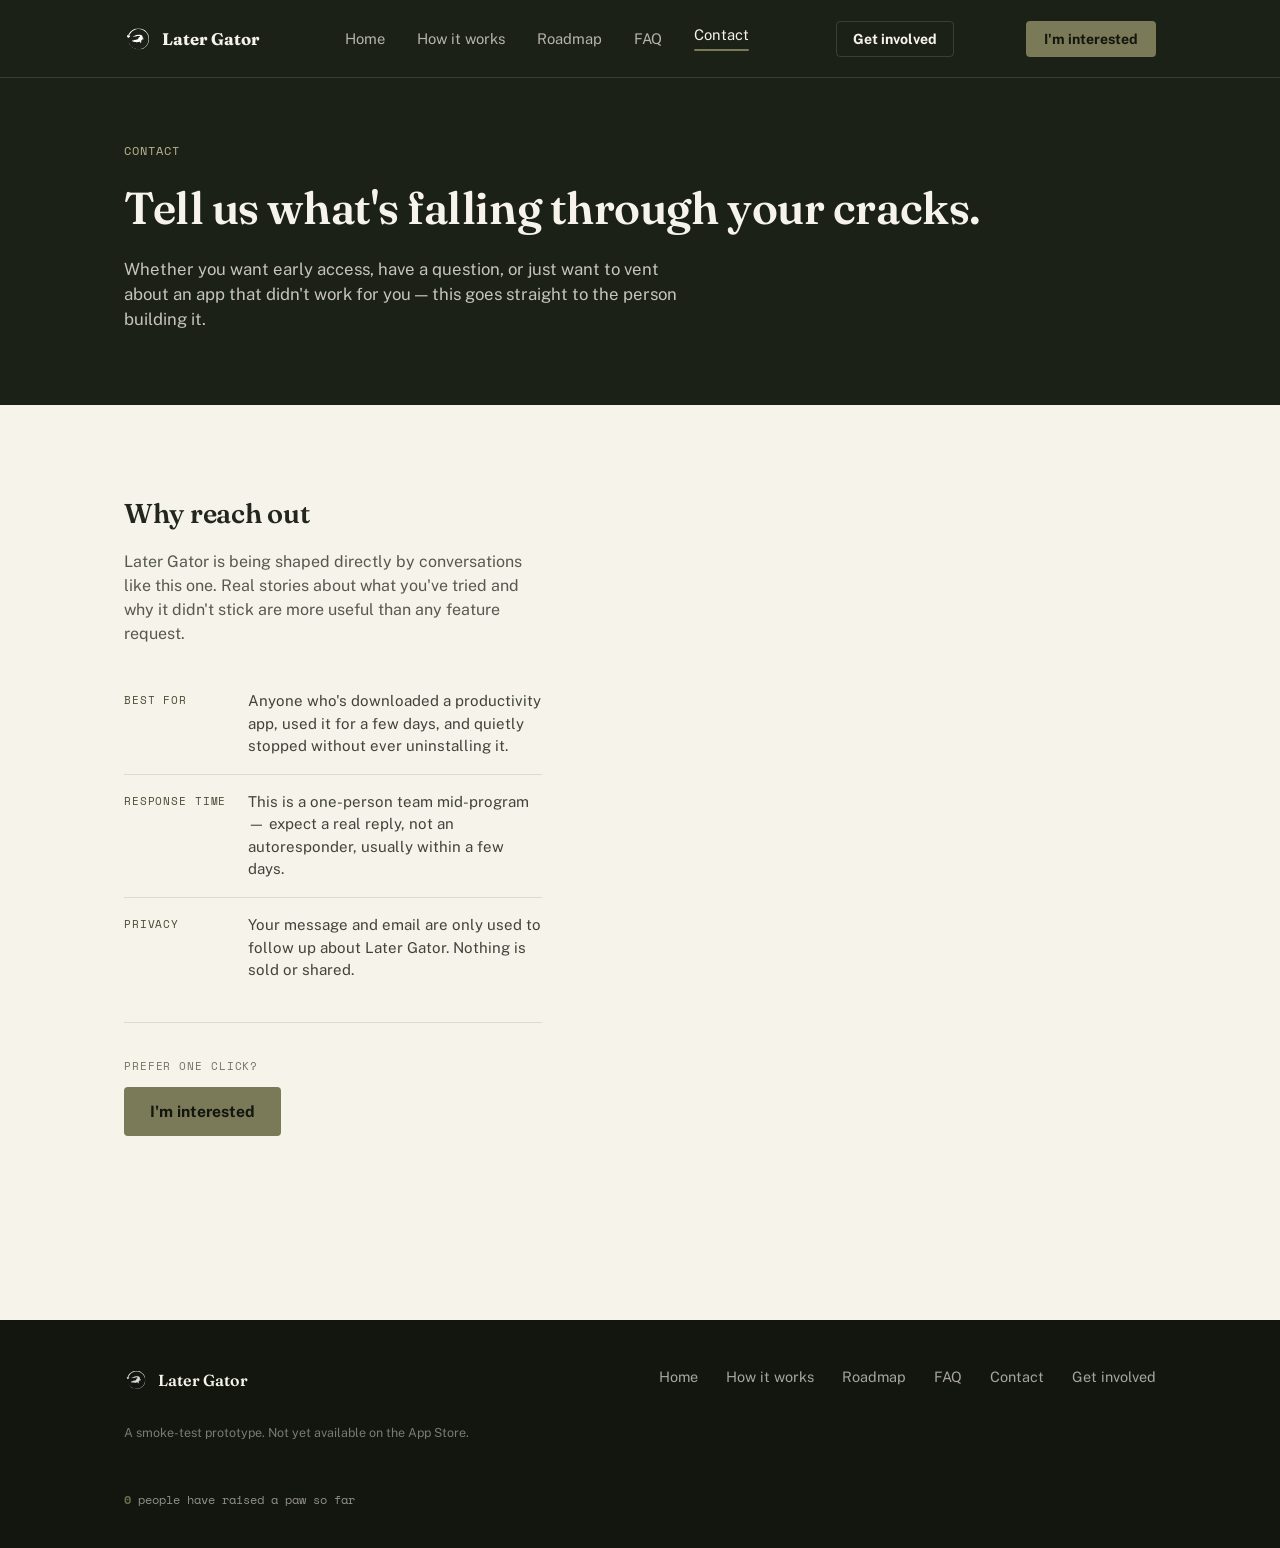
==== contact.html @ 10224285 "Dev site" ====
<!DOCTYPE html>
<html lang="en">
<head>
<meta charset="UTF-8" />
<meta name="viewport" content="width=device-width, initial-scale=1.0" />
<title>Later Gator — It won't let you forget</title>
<script src="matomo.js"></script>
<link rel="preconnect" href="https://fonts.googleapis.com">
<link rel="preconnect" href="https://fonts.gstatic.com" crossorigin>
<link href="https://fonts.googleapis.com/css2?family=Fraunces:opsz,wght@9..144,400;9..144,500;9..144,600;9..144,700&family=Public+Sans:wght@400;500;600;700&family=Space+Mono:wght@400;700&display=swap" rel="stylesheet">
<link rel="stylesheet" href="styles.css">
</head>
<body>

<nav class="topnav" aria-label="Primary navigation">
  <div class="topnav-inner">
    <button class="brand" onclick="location.href='index.html'" aria-label="Later Gator home">
      <svg viewBox="0 0 375 375" data-gator-icon="white" aria-hidden="true"></svg>
      Later Gator
    </button>
    <ul class="navlinks desktop-only">
      <li><button onclick="location.href='index.html'" data-nav="home">Home</button></li>
      <li><button onclick="location.href='how.html'" data-nav="how">How it works</button></li>
      <li><button onclick="location.href='roadmap.html'" data-nav="roadmap">Roadmap</button></li>
      <li><button onclick="location.href='faq.html'" data-nav="faq">FAQ</button></li>
      <li><button onclick="location.href='contact.html'" data-nav="contact">Contact</button></li>
    </ul>
    <button class="nav-cta-secondary" onclick="window.open('https://opnform.com/forms/42d0b6ec-af07-47de-8e13-5fca2ed67805', '_blank')">Get involved</button>
    <button class="nav-cta" onclick="openInterest('Top nav')">I'm interested</button>
    <button class="mobile-toggle" onclick="toggleMobileMenu()" aria-expanded="false" aria-controls="mobileMenu" aria-label="Toggle menu">☰</button>
  </div>
  <div class="mobile-menu" id="mobileMenu">
    <button onclick="location.href='index.html'">Home</button>
    <button onclick="location.href='how.html'">How it works</button>
    <button onclick="location.href='roadmap.html'">Roadmap</button>
    <button onclick="location.href='faq.html'">FAQ</button>
    <button onclick="location.href='contact.html'">Contact</button>
    <button onclick="window.open('https://opnform.com/forms/42d0b6ec-af07-47de-8e13-5fca2ed67805', '_blank')">Get involved</button>
  </div>
</nav>

<!-- ================= CONTACT ================= -->
<div class="page active" id="page-contact">

  <header class="page-header">
    <div class="wrap">
      <span class="mono">Contact</span>
      <h1>Tell us what's falling through your cracks.</h1>
      <p>Whether you want early access, have a question, or just want to vent about an app that didn't work for you &mdash; this goes straight to the person building it.</p>
    </div>
  </header>

  <section class="section-light">
    <div class="wrap contact-grid">
      <div class="contact-info">
        <h2>Why reach out</h2>
        <p>Later Gator is being shaped directly by conversations like this one. Real stories about what you've tried and why it didn't stick are more useful than any feature request.</p>

        <div class="contact-fact">
          <span class="mono">Best for</span>
          <p>Anyone who's downloaded a productivity app, used it for a few days, and quietly stopped without ever uninstalling it.</p>
        </div>
        <div class="contact-fact">
          <span class="mono">Response time</span>
          <p>This is a one-person team mid-program &mdash; expect a real reply, not an autoresponder, usually within a few days.</p>
        </div>
        <div class="contact-fact">
          <span class="mono">Privacy</span>
          <p>Your message and email are only used to follow up about Later Gator. Nothing is sold or shared.</p>
        </div>

        <div class="quick-interest">
          <p class="mono">Prefer one click?</p>
          <button class="btn-primary" onclick="openInterest('Contact page quick CTA')">I'm interested</button>
        </div>
      </div>

      <div>
        <iframe src="https://opnform.com/forms/2856bdff-f954-4b89-9d24-d6bd6fa3ffe8" width="100%" height="600" frameborder="0" style="border-radius:10px;" title="Later Gator contact form"></iframe>
      </div>
    </div>
  </section>

</div>


<footer>
  <div class="wrap footer-inner">
    <div>
      <div class="footer-brand">
        <svg viewBox="0 0 375 375" data-gator-icon="white" aria-hidden="true"></svg>
        Later Gator
      </div>
      <p class="footer-note">A smoke-test prototype. Not yet available on the App Store.</p>
    </div>
    <div class="footer-links">
      <button onclick="location.href='index.html'">Home</button>
      <button onclick="location.href='how.html'">How it works</button>
      <button onclick="location.href='roadmap.html'">Roadmap</button>
      <button onclick="location.href='faq.html'">FAQ</button>
      <button onclick="location.href='contact.html'">Contact</button>
      <button onclick="window.open('https://opnform.com/forms/42d0b6ec-af07-47de-8e13-5fca2ed67805', '_blank')">Get involved</button>
    </div>
    <div>
      <p class="interest-counter" id="footerCounter" aria-live="polite">Loading interest data…</p>
    </div>
  </div>
</footer>

<!-- ================= Interest Modal ================= -->
<div class="modal-overlay" id="interestModal" role="dialog" aria-modal="true" aria-labelledby="modalTitle">
  <div class="modal-box">
    <button class="modal-close" onclick="closeInterest()" aria-label="Close">×</button>
    <div id="modalForm">
      <span class="mono">Early access</span>
      <h3 id="modalTitle">Want in when it's ready?</h3>
      <p class="desc">Leave your email and we'll reach out personally &mdash; or just tap "Count me in" if you'd rather stay anonymous for now.</p>
      <label for="interestEmail" class="sr-only">Email address (optional)</label>
      <input type="email" id="interestEmail" placeholder="you@example.com (optional)" autocomplete="email">
      <div class="modal-actions">
        <button class="btn-primary" onclick="submitInterest()">Notify me</button>
        <button class="modal-skip" onclick="submitInterest(true)">Count me in, skip email</button>
      </div>
    </div>
    <div class="modal-success" id="modalSuccess" style="display:none;">
      <svg viewBox="0 0 100 100" fill="none" xmlns="http://www.w3.org/2000/svg" aria-hidden="true">
        <circle cx="50" cy="50" r="46" fill="#7A7A58"/>
        <path d="M30 52l14 14 28-30" stroke="#1C2118" stroke-width="6" stroke-linecap="round" stroke-linejoin="round" fill="none"/>
      </svg>
      <h3>You're on the list.</h3>
      <p>Thanks for the interest &mdash; we'll be in touch as soon as early access opens.</p>
    </div>
  </div>
</div>

<script src="script.js"></script>

</body>
</html>
---- styles.css ----
:root {
    --swamp: #1C2118;
    --swamp-deep: #13160F;
    --parchment: #F6F3EA;
    --parchment-dim: #EEE9DA;
    --ink: #23261D;
    --signal: #7A7A58;
    --signal-dim: #4A4A34;
    --signal-light: #B8B68C;
    --accent2: #587a7a;
    --accent2-light: #8fb3b3;
    --heat-blue: #3B82C4;
    --heat-green: #4F9E5C;
    --heat-yellow: #D9A33D;
    --heat-orange: #D9722E;
    --heat-red: #C9453F;
    --heat-gray: #6B6B66;
    --heat-black: #1C2118;
    --line: rgba(247,242,231,0.14);
    --line-dark: rgba(32,37,31,0.12);
    --radius: 4px;
  }

  * { box-sizing: border-box; }
  html { scroll-behavior: smooth; }

  body {
    margin: 0;
    background: var(--parchment);
    color: var(--ink);
    font-family: 'Public Sans', sans-serif;
    line-height: 1.5;
    -webkit-font-smoothing: antialiased;
  }

  h1, h2, h3, .display {
    font-family: 'Fraunces', serif;
    font-weight: 600;
    letter-spacing: -0.01em;
    margin: 0;
  }

  .mono {
    font-family: 'Space Mono', monospace;
    text-transform: uppercase;
    letter-spacing: 0.08em;
  }

  a { color: inherit; }

  :focus-visible {
    outline: 3px solid var(--signal);
    outline-offset: 2px;
    border-radius: 2px;
  }

  button { font-family: inherit; cursor: pointer; }

  @media (prefers-reduced-motion: reduce) {
    *, *::before, *::after {
      animation-duration: 0.01ms !important;
      animation-iteration-count: 1 !important;
      transition-duration: 0.01ms !important;
      scroll-behavior: auto !important;
    }
  }

  /* ---------- Layout shells ---------- */
  .page { display: none; min-height: 100vh; }
  .page.active { display: block; }

  .wrap {
    max-width: 1080px;
    margin: 0 auto;
    padding: 0 24px;
  }

  /* ---------- Nav ---------- */
  nav.topnav {
    position: sticky;
    top: 0;
    z-index: 50;
    background: var(--swamp);
    border-bottom: 1px solid var(--line);
  }
  .topnav-inner {
    max-width: 1080px;
    margin: 0 auto;
    padding: 16px 24px;
    display: flex;
    align-items: center;
    justify-content: space-between;
    gap: 16px;
  }
  .brand {
    display: flex;
    align-items: center;
    gap: 10px;
    color: var(--parchment);
    background: none;
    border: none;
    padding: 0;
    font-size: 1.05rem;
    font-weight: 700;
    font-family: 'Fraunces', serif;
  }
  .brand svg { width: 28px; height: 28px; flex-shrink: 0; }
  .navlinks {
    display: flex;
    gap: 4px;
    align-items: center;
    list-style: none;
    margin: 0;
    padding: 0;
  }
  .navlinks button {
    background: none;
    border: none;
    color: var(--parchment);
    opacity: 0.7;
    font-size: 0.92rem;
    padding: 10px 14px;
    border-radius: var(--radius);
    transition: opacity 0.15s, background 0.15s;
  }
  .navlinks button:hover { opacity: 1; background: rgba(247,242,231,0.08); }
  .navlinks button.current { opacity: 1; }
  .navlinks button.current::after {
    content: '';
    display: block;
    height: 2px;
    background: var(--signal);
    margin-top: 6px;
    border-radius: 1px;
  }
  .nav-cta {
    background: var(--signal);
    color: var(--swamp-deep);
    font-weight: 700;
    padding: 10px 18px;
    border-radius: var(--radius);
    border: none;
    font-size: 0.88rem;
    white-space: nowrap;
    transition: transform 0.15s, background 0.15s;
  }
  .nav-cta:hover { background: #8F8F6C; transform: translateY(-1px); }

  .nav-cta-secondary {
    background: transparent;
    color: var(--parchment);
    font-weight: 700;
    padding: 9px 16px;
    border-radius: var(--radius);
    border: 1px solid var(--line);
    font-size: 0.88rem;
    white-space: nowrap;
    transition: border-color 0.15s, background 0.15s;
  }
  .nav-cta-secondary:hover { border-color: rgba(247,242,231,0.4); background: rgba(247,242,231,0.06); }

  @media (max-width: 860px) {
    .nav-cta-secondary { display: none; }
  }

  .mobile-toggle { display: none; }

  @media (max-width: 720px) {
    .navlinks.desktop-only { display: none; }
    .mobile-toggle {
      display: inline-flex;
      background: none;
      border: 1px solid var(--line);
      color: var(--parchment);
      padding: 8px 12px;
      border-radius: var(--radius);
    }
  }

  .mobile-menu {
    display: none;
    flex-direction: column;
    background: var(--swamp);
    border-bottom: 1px solid var(--line);
    padding: 8px 24px 16px;
  }
  .mobile-menu.open { display: flex; }
  .mobile-menu button {
    background: none;
    border: none;
    color: var(--parchment);
    text-align: left;
    padding: 12px 0;
    font-size: 1rem;
    border-bottom: 1px solid var(--line);
  }
  .mobile-menu button:last-child { border-bottom: none; }

  /* ---------- Footer ---------- */
  footer {
    background: var(--swamp-deep);
    color: var(--parchment);
    padding: 48px 0 28px;
    margin-top: 96px;
  }
  .footer-inner {
    display: flex;
    justify-content: space-between;
    flex-wrap: wrap;
    gap: 24px;
    align-items: flex-start;
  }
  .footer-brand { display: flex; align-items: center; gap: 10px; font-family: 'Fraunces', serif; font-weight: 600; }
  .footer-brand svg { width: 24px; height: 24px; opacity: 0.85; }
  .footer-links { display: flex; gap: 28px; flex-wrap: wrap; }
  .footer-links button {
    background: none; border: none; color: var(--parchment); opacity: 0.65;
    font-size: 0.9rem; padding: 0;
  }
  .footer-links button:hover { opacity: 1; }
  .footer-note { opacity: 0.45; font-size: 0.78rem; margin-top: 32px; }

  /* ================= HOME ================= */
  .hero {
    background: var(--swamp);
    color: var(--parchment);
    padding: 88px 0 96px;
    position: relative;
    overflow: hidden;
  }
  .hero-grid {
    display: grid;
    grid-template-columns: 1.1fr 0.9fr;
    gap: 56px;
    align-items: center;
  }
  @media (max-width: 860px) {
    .hero-grid { grid-template-columns: 1fr; gap: 48px; }
  }
  .eyebrow {
    display: inline-flex;
    align-items: center;
    gap: 8px;
    color: var(--signal-light);
    font-size: 0.74rem;
    margin-bottom: 20px;
  }
  .eyebrow::before {
    content: '';
    width: 6px; height: 6px; border-radius: 50%;
    background: var(--signal);
    box-shadow: 0 0 0 4px rgba(122,122,88,0.22);
  }
  .hero h1 {
    font-size: clamp(2.4rem, 5vw, 3.6rem);
    line-height: 1.04;
    color: var(--parchment);
  }
  .hero h1 em {
    font-style: normal;
    color: var(--signal);
  }
  .hero p.lede {
    font-size: 1.12rem;
    opacity: 0.82;
    max-width: 480px;
    margin-top: 22px;
  }
  .hero-actions {
    display: flex;
    gap: 14px;
    margin-top: 34px;
    flex-wrap: wrap;
  }
  .btn-primary {
    background: var(--signal);
    color: var(--swamp-deep);
    border: none;
    font-weight: 700;
    padding: 15px 26px;
    border-radius: var(--radius);
    font-size: 0.98rem;
    transition: transform 0.15s, background 0.15s;
  }
  .btn-primary:hover { background: #8F8F6C; transform: translateY(-1px); }
  .btn-ghost {
    background: transparent;
    border: 1px solid var(--line);
    color: var(--parchment);
    padding: 15px 26px;
    border-radius: var(--radius);
    font-size: 0.98rem;
    transition: border-color 0.15s, background 0.15s;
  }
  .btn-ghost:hover { border-color: rgba(247,242,231,0.4); background: rgba(247,242,231,0.05); }

  /* Heat demo card — the signature element */
  .heat-demo-wrap {
    background: var(--swamp-deep);
    border: 1px solid var(--line);
    border-radius: 10px;
    padding: 26px;
  }
  .heat-demo-label {
    font-size: 0.7rem;
    color: var(--parchment);
    opacity: 0.5;
    margin-bottom: 16px;
    display: flex;
    justify-content: space-between;
  }
  .demo-card {
    border-radius: 8px;
    padding: 20px;
    transition: background 1.1s ease, border-color 1.1s ease, color 1.1s ease;
    border: 2px solid transparent;
    position: relative;
  }
  .demo-card-top {
    display: flex;
    justify-content: space-between;
    align-items: flex-start;
    margin-bottom: 10px;
  }
  .demo-dot {
    width: 11px; height: 11px; border-radius: 50%;
    transition: background 1.1s ease;
    flex-shrink: 0;
    margin-top: 4px;
  }
  .demo-title {
    font-family: 'Fraunces', serif;
    font-weight: 600;
    font-size: 1.05rem;
    transition: color 1.1s ease;
  }
  .demo-timer {
    font-family: 'Space Mono', monospace;
    font-size: 0.82rem;
    transition: color 1.1s ease;
    white-space: nowrap;
  }
  .demo-status {
    font-family: 'Space Mono', monospace;
    font-size: 0.68rem;
    letter-spacing: 0.08em;
    text-transform: uppercase;
    transition: color 1.1s ease;
  }
  .heat-demo-caption {
    margin-top: 18px;
    font-size: 0.82rem;
    color: var(--parchment);
    opacity: 0.55;
    text-align: center;
  }

  /* ---------- shared section styles ---------- */
  section { padding: 88px 0; }
  .section-light { background: var(--parchment); }
  .section-dim { background: var(--parchment-dim); }
  .section-head {
    max-width: 620px;
    margin-bottom: 56px;
  }
  .section-head .mono { color: var(--signal-dim); font-size: 0.74rem; margin-bottom: 14px; display: block; }
  .section-head h2 { font-size: clamp(1.8rem, 3.4vw, 2.4rem); }
  .section-head p { margin-top: 14px; opacity: 0.72; font-size: 1.04rem; }

  /* ---------- Problem strip ---------- */
  .problem-grid {
    display: grid;
    grid-template-columns: repeat(3, 1fr);
    gap: 1px;
    background: var(--line-dark);
    border: 1px solid var(--line-dark);
  }
  @media (max-width: 760px) { .problem-grid { grid-template-columns: 1fr; } }
  .problem-cell {
    background: var(--parchment);
    padding: 32px 28px;
  }
  .problem-cell .mono { font-size: 0.68rem; color: var(--signal-dim); }
  .problem-cell p { margin-top: 10px; font-size: 0.98rem; opacity: 0.85; }

  /* ---------- Feature rows ---------- */
  .feature-row {
    display: grid;
    grid-template-columns: 1fr 1fr;
    gap: 48px;
    align-items: center;
    padding: 48px 0;
    border-bottom: 1px solid var(--line-dark);
  }
  .feature-row:last-child { border-bottom: none; }
  .feature-row:nth-child(even) .feature-visual { order: -1; }
  @media (max-width: 820px) {
    .feature-row, .feature-row:nth-child(even) .feature-visual { grid-template-columns: 1fr; order: 0; }
    .feature-row { grid-template-columns: 1fr; }
  }
  .feature-tag { font-size: 0.7rem; color: var(--signal-dim); margin-bottom: 12px; display: block; }
  .feature-row h3 { font-size: 1.5rem; margin-bottom: 12px; }
  .feature-row p { opacity: 0.75; font-size: 1rem; }
  .feature-visual {
    background: var(--swamp);
    border-radius: 10px;
    padding: 28px;
    min-height: 180px;
    display: flex;
    align-items: center;
    justify-content: center;
  }

  /* ---------- Quote / origin ---------- */
  .origin-block {
    background: var(--swamp);
    color: var(--parchment);
    border-radius: 12px;
    padding: 48px;
    display: grid;
    grid-template-columns: auto 1fr;
    gap: 32px;
    align-items: center;
  }
  @media (max-width: 700px) { .origin-block { grid-template-columns: 1fr; padding: 32px; } }
  .origin-icon svg { width: 64px; height: 64px; }
  .origin-block p.quote {
    font-family: 'Fraunces', serif;
    font-size: 1.3rem;
    font-weight: 500;
    line-height: 1.4;
  }
  .origin-block p.attrib {
    margin-top: 14px;
    opacity: 0.6;
    font-size: 0.88rem;
  }

  /* ---------- Philosophy / narrative blocks (Home page) ---------- */
  .philosophy-layers {
    display: flex;
    flex-direction: column;
    gap: 0;
  }
  .layer-row {
    display: grid;
    grid-template-columns: 64px 1fr;
    gap: 24px;
    padding: 32px 0;
    border-bottom: 1px solid var(--line-dark);
  }
  .layer-row:last-child { border-bottom: none; }
  .layer-num {
    font-family: 'Space Mono', monospace;
    font-size: 0.78rem;
    color: var(--signal-dim);
    padding-top: 4px;
  }
  .layer-row h3 { font-size: 1.25rem; margin-bottom: 8px; }
  .layer-row p { opacity: 0.75; font-size: 0.98rem; }
  .layer-row .layer-tag {
    display: inline-block;
    font-family: 'Space Mono', monospace;
    font-size: 0.62rem;
    text-transform: uppercase;
    letter-spacing: 0.05em;
    padding: 3px 9px;
    border-radius: 3px;
    background: rgba(122,122,88,0.12);
    color: var(--signal-dim);
    margin-bottom: 10px;
  }

  .philosophy-pillars {
    display: grid;
    grid-template-columns: repeat(3, 1fr);
    gap: 1px;
    background: var(--line-dark);
    border: 1px solid var(--line-dark);
  }
  @media (max-width: 760px) { .philosophy-pillars { grid-template-columns: 1fr; } }
  .pillar-cell {
    background: var(--swamp);
    color: var(--parchment);
    padding: 32px 28px;
  }
  .pillar-cell .mono { font-size: 0.68rem; color: var(--signal-light); }
  .pillar-cell p { margin-top: 10px; font-size: 0.96rem; opacity: 0.82; }

  /* ---------- Final CTA band ---------- */
  .cta-band {
    background: var(--swamp-deep);
    color: var(--parchment);
    text-align: center;
    padding: 72px 0;
  }
  .cta-band h2 { font-size: clamp(1.8rem, 3.6vw, 2.6rem); color: var(--signal-light); }
  .cta-band p { margin-top: 14px; font-size: 1.05rem; opacity: 0.85; }
  .cta-band .btn-primary { background: var(--signal); color: var(--swamp-deep); margin-top: 28px; }
  .cta-band .btn-primary:hover { background: #8F8F6C; }

  /* ================= HOW IT WORKS ================= */
  .page-header {
    background: var(--swamp);
    color: var(--parchment);
    padding: 64px 0 56px;
  }
  .page-header .mono { color: var(--signal-light); font-size: 0.74rem; margin-bottom: 14px; display: block; }
  .page-header h1 { font-size: clamp(2rem, 4vw, 2.8rem); }
  .page-header p { margin-top: 16px; opacity: 0.78; max-width: 560px; font-size: 1.05rem; }

  .step-list { display: flex; flex-direction: column; gap: 0; }
  .step {
    display: grid;
    grid-template-columns: 90px 1fr 1fr;
    gap: 32px;
    padding: 44px 0;
    border-bottom: 1px solid var(--line-dark);
    align-items: start;
  }
  .step:last-child { border-bottom: none; }
  @media (max-width: 820px) {
    .step { grid-template-columns: 50px 1fr; }
    .step-visual { grid-column: 1 / -1; order: 3; margin-top: 8px; }
  }
  .step-num {
    font-family: 'Space Mono', monospace;
    font-size: 0.85rem;
    color: var(--signal-dim);
    padding-top: 4px;
  }
  .step-text h3 { font-size: 1.3rem; margin-bottom: 10px; }
  .step-text p { opacity: 0.75; }
  .step-visual {
    background: var(--swamp);
    border-radius: 10px;
    padding: 22px;
    display: flex;
    align-items: center;
    justify-content: center;
    min-height: 140px;
  }

  /* mini heat scale legend used in how-it-works */
  .heat-legend { display: flex; gap: 8px; flex-wrap: wrap; }
  .heat-legend .chip {
    width: 34px; height: 34px; border-radius: 6px;
  }

  .escalation-track {
    display: flex;
    flex-direction: column;
    gap: 10px;
    width: 100%;
  }
  .esc-row {
    display: flex;
    align-items: center;
    gap: 12px;
    color: var(--parchment);
    font-size: 0.86rem;
  }
  .esc-dot { width: 9px; height: 9px; border-radius: 50%; flex-shrink: 0; }
  .esc-bar { flex: 1; height: 6px; border-radius: 3px; background: rgba(247,242,231,0.1); position: relative; overflow: hidden; }
  .esc-bar span { position: absolute; inset: 0; border-radius: 3px; }

  /* ================= ROADMAP ================= */

  /* Get Involved section */
  .involved-grid {
    display: grid;
    grid-template-columns: repeat(3, 1fr);
    gap: 24px;
  }
  @media (max-width: 820px) { .involved-grid { grid-template-columns: 1fr; } }
  .involved-card {
    background: var(--parchment);
    border: 1px solid var(--line-dark);
    border-radius: 10px;
    padding: 28px 26px;
    display: flex;
    flex-direction: column;
    gap: 14px;
  }
  .involved-card .involved-num {
    font-family: 'Space Mono', monospace;
    font-size: 0.7rem;
    color: var(--signal-dim);
  }
  .involved-card h3 { font-size: 1.15rem; }
  .involved-card p { font-size: 0.92rem; opacity: 0.75; flex-grow: 1; }
  .involved-card .involved-action {
    margin-top: 4px;
    align-self: flex-start;
    background: var(--signal);
    color: var(--swamp-deep);
    border: none;
    font-weight: 700;
    padding: 11px 20px;
    border-radius: var(--radius);
    font-size: 0.88rem;
    transition: background 0.15s;
  }
  .involved-card .involved-action:hover { background: #8F8F6C; }
  .involved-card .involved-action.secondary {
    background: transparent;
    border: 1px solid var(--line-dark);
    color: var(--ink);
  }
  .involved-card .involved-action.secondary:hover { background: var(--parchment-dim); }

  /* Status tier sections */
  .tier-section { margin-bottom: 64px; }
  .tier-section:last-child { margin-bottom: 0; }
  .tier-head {
    display: flex;
    align-items: baseline;
    gap: 14px;
    margin-bottom: 8px;
  }
  .tier-dot { width: 11px; height: 11px; border-radius: 50%; flex-shrink: 0; }
  .tier-head h2 { font-size: 1.5rem; }
  .tier-sub { opacity: 0.65; font-size: 0.92rem; margin-bottom: 32px; max-width: 640px; }

  .theme-group { margin-bottom: 36px; }
  .theme-group:last-child { margin-bottom: 0; }
  .theme-label {
    font-size: 0.68rem;
    color: var(--signal-dim);
    margin-bottom: 14px;
    display: block;
  }

  /* Feature card with info-icon expand + 4-way vote */
  .feature-card {
    border: 1px solid var(--line-dark);
    border-radius: 10px;
    background: var(--parchment);
    margin-bottom: 12px;
    overflow: hidden;
  }
  .feature-card-head {
    display: flex;
    align-items: center;
    gap: 12px;
    padding: 16px 18px;
  }
  .feature-card-title {
    flex: 1;
    display: flex;
    align-items: center;
    gap: 10px;
    background: none;
    border: none;
    text-align: left;
    cursor: pointer;
    padding: 0;
    font-family: 'Fraunces', serif;
    font-weight: 600;
    font-size: 1rem;
    color: var(--ink);
  }
  .feature-card-title:hover { color: var(--signal-dim); }
  .info-icon {
    flex-shrink: 0;
    width: 18px;
    height: 18px;
    border-radius: 50%;
    border: 1.5px solid var(--signal-dim);
    color: var(--signal-dim);
    font-family: 'Space Mono', monospace;
    font-size: 0.66rem;
    display: flex;
    align-items: center;
    justify-content: center;
    transition: background 0.15s, color 0.15s;
  }
  .feature-card.open .info-icon { background: var(--signal-dim); color: var(--parchment); }
  .feature-card-desc {
    max-height: 0;
    overflow: hidden;
    transition: max-height 0.25s ease;
  }
  .feature-card-desc-inner {
    padding: 0 18px 18px 18px;
    opacity: 0.78;
    font-size: 0.92rem;
    max-width: 640px;
  }
  .feature-card-desc-inner p + p { margin-top: 10px; }

  /* 4-way vote segmented control */
  .vote-segment {
    display: flex;
    border-top: 1px solid var(--line-dark);
  }
  .vote-seg-btn {
    flex: 1;
    background: none;
    border: none;
    border-right: 1px solid var(--line-dark);
    padding: 11px 6px;
    font-size: 0.74rem;
    color: var(--ink);
    opacity: 0.55;
    display: flex;
    flex-direction: column;
    align-items: center;
    gap: 3px;
    transition: background 0.15s, opacity 0.15s;
  }
  .vote-seg-btn:last-child { border-right: none; }
  .vote-seg-btn .vote-seg-icon { font-size: 0.95rem; }
  .vote-seg-btn .vote-seg-count {
    font-family: 'Space Mono', monospace;
    font-size: 0.62rem;
    opacity: 0.6;
  }
  .vote-seg-btn:hover { background: var(--parchment-dim); opacity: 0.85; }
  .vote-seg-btn.selected {
    opacity: 1;
    background: rgba(122,122,88,0.14);
  }
  .vote-seg-btn.selected.love { background: rgba(201,69,63,0.14); color: #a0382f; }
  .vote-seg-btn.selected.like { background: rgba(79,158,92,0.16); color: #3a7344; }
  .vote-seg-btn.selected.later { background: rgba(217,163,61,0.18); color: #93701f; }
  .vote-seg-btn.selected.skip { background: rgba(107,107,102,0.16); color: #4f4f4b; }

  @media (max-width: 560px) {
    .vote-seg-btn span.vote-seg-label { display: none; }
  }

  /* ================= CONTACT ================= */
  .contact-grid {
    display: grid;
    grid-template-columns: 0.85fr 1.15fr;
    gap: 48px;
  }
  @media (max-width: 820px) { .contact-grid { grid-template-columns: 1fr; } }
  .contact-info h2 { font-size: 1.7rem; margin-bottom: 16px; }
  .contact-info p { opacity: 0.75; margin-bottom: 28px; }
  .contact-fact {
    display: flex;
    gap: 14px;
    padding: 16px 0;
    border-top: 1px solid var(--line-dark);
  }
  .contact-fact:first-of-type { border-top: none; }
  .contact-fact .mono { font-size: 0.68rem; color: var(--signal-dim); min-width: 110px; padding-top: 2px; }
  .contact-fact p { margin: 0; opacity: 0.85; font-size: 0.94rem; }

  .embed-slot {
    border: 1.5px dashed rgba(32,37,31,0.28);
    border-radius: 10px;
    background: var(--parchment-dim);
    padding: 40px 28px;
    text-align: center;
  }
  .embed-slot .mono { font-size: 0.7rem; color: var(--signal-dim); display: block; margin-bottom: 10px; }
  .embed-slot p { opacity: 0.6; font-size: 0.88rem; max-width: 420px; margin: 0 auto; }
  .embed-slot code {
    display: block;
    margin-top: 16px;
    background: var(--swamp);
    color: var(--parchment);
    padding: 14px 16px;
    border-radius: 6px;
    font-family: 'Space Mono', monospace;
    font-size: 0.78rem;
    text-align: left;
    overflow-x: auto;
    white-space: pre-wrap;
  }

  .quick-interest {
    margin-top: 24px;
    border-top: 1px solid var(--line-dark);
    padding-top: 24px;
  }
  .quick-interest p.mono { font-size: 0.7rem; color: var(--signal-dim); margin-bottom: 12px; }

  /* ================= FAQ ================= */
  .faq-list {
    max-width: 760px;
  }
  .faq-item {
    border-bottom: 1px solid var(--line-dark);
  }
  .faq-item:first-child {
    border-top: 1px solid var(--line-dark);
  }
  .faq-question {
    width: 100%;
    display: flex;
    align-items: center;
    justify-content: space-between;
    gap: 16px;
    background: none;
    border: none;
    text-align: left;
    padding: 22px 4px;
    cursor: pointer;
    font-family: 'Fraunces', serif;
    font-weight: 600;
    font-size: 1.08rem;
    color: var(--ink);
  }
  .faq-question:hover { color: var(--signal-dim); }
  .faq-question-label {
    display: flex;
    flex-direction: column;
    align-items: flex-start;
    gap: 8px;
  }
  .faq-icon {
    flex-shrink: 0;
    width: 22px;
    height: 22px;
    position: relative;
  }
  .faq-icon::before, .faq-icon::after {
    content: '';
    position: absolute;
    background: var(--signal-dim);
    transition: transform 0.2s ease;
  }
  .faq-icon::before {
    left: 0; top: 50%;
    width: 100%; height: 2px;
    transform: translateY(-50%);
  }
  .faq-icon::after {
    top: 0; left: 50%;
    width: 2px; height: 100%;
    transform: translateX(-50%);
  }
  .faq-item.open .faq-icon::after { transform: translateX(-50%) scaleY(0); }
  .faq-answer {
    max-height: 0;
    overflow: hidden;
    transition: max-height 0.25s ease;
  }
  .faq-answer-inner {
    padding: 0 4px 22px;
    opacity: 0.78;
    font-size: 0.98rem;
    max-width: 640px;
  }
  .faq-answer-inner p + p { margin-top: 12px; }
  .faq-tag {
    display: inline-block;
    font-family: 'Space Mono', monospace;
    font-size: 0.62rem;
    text-transform: uppercase;
    letter-spacing: 0.06em;
    padding: 3px 8px;
    border-radius: 3px;
    background: rgba(122,122,88,0.12);
    color: var(--signal-dim);
  }
  .faq-tag.undecided {
    background: rgba(217,114,46,0.12);
    color: #a0541e;
  }

  /* ================= Interest Modal ================= */
  .modal-overlay {
    position: fixed;
    inset: 0;
    background: rgba(16,25,22,0.6);
    display: none;
    align-items: center;
    justify-content: center;
    z-index: 200;
    padding: 20px;
  }
  .modal-overlay.open { display: flex; }
  .modal-box {
    background: var(--parchment);
    border-radius: 12px;
    max-width: 440px;
    width: 100%;
    padding: 36px 32px;
    position: relative;
  }
  .modal-close {
    position: absolute;
    top: 16px; right: 16px;
    background: none;
    border: none;
    font-size: 1.3rem;
    line-height: 1;
    opacity: 0.5;
    padding: 6px;
  }
  .modal-close:hover { opacity: 1; }
  .modal-box .mono { font-size: 0.7rem; color: var(--signal-dim); display: block; margin-bottom: 10px; }
  .modal-box h3 { font-size: 1.4rem; margin-bottom: 10px; }
  .modal-box p.desc { opacity: 0.7; font-size: 0.94rem; margin-bottom: 22px; }
  .modal-box input[type="email"] {
    width: 100%;
    padding: 13px 14px;
    border: 1.5px solid var(--line-dark);
    border-radius: 6px;
    font-family: inherit;
    font-size: 0.95rem;
    background: white;
    margin-bottom: 14px;
  }
  .modal-box input[type="email"]:focus { border-color: var(--signal); }
  .modal-actions { display: flex; gap: 10px; flex-wrap: wrap; }
  .modal-skip {
    background: none;
    border: 1px solid var(--line-dark);
    padding: 13px 18px;
    border-radius: 6px;
    font-size: 0.9rem;
    opacity: 0.75;
  }
  .modal-skip:hover { opacity: 1; }
  .modal-success {
    text-align: center;
    padding: 12px 0;
  }
  .modal-success svg { width: 40px; height: 40px; margin-bottom: 14px; }
  .modal-success h3 { margin-bottom: 8px; }
  .modal-success p { opacity: 0.7; font-size: 0.92rem; }

  /* live counter badge, shown in footer */
  .interest-counter {
    font-family: 'Space Mono', monospace;
    font-size: 0.74rem;
    opacity: 0.55;
  }
  .interest-counter strong { color: var(--signal-light); opacity: 1; }

  .sr-only {
    position: absolute;
    width: 1px; height: 1px;
    overflow: hidden;
    clip: rect(0 0 0 0);
  }
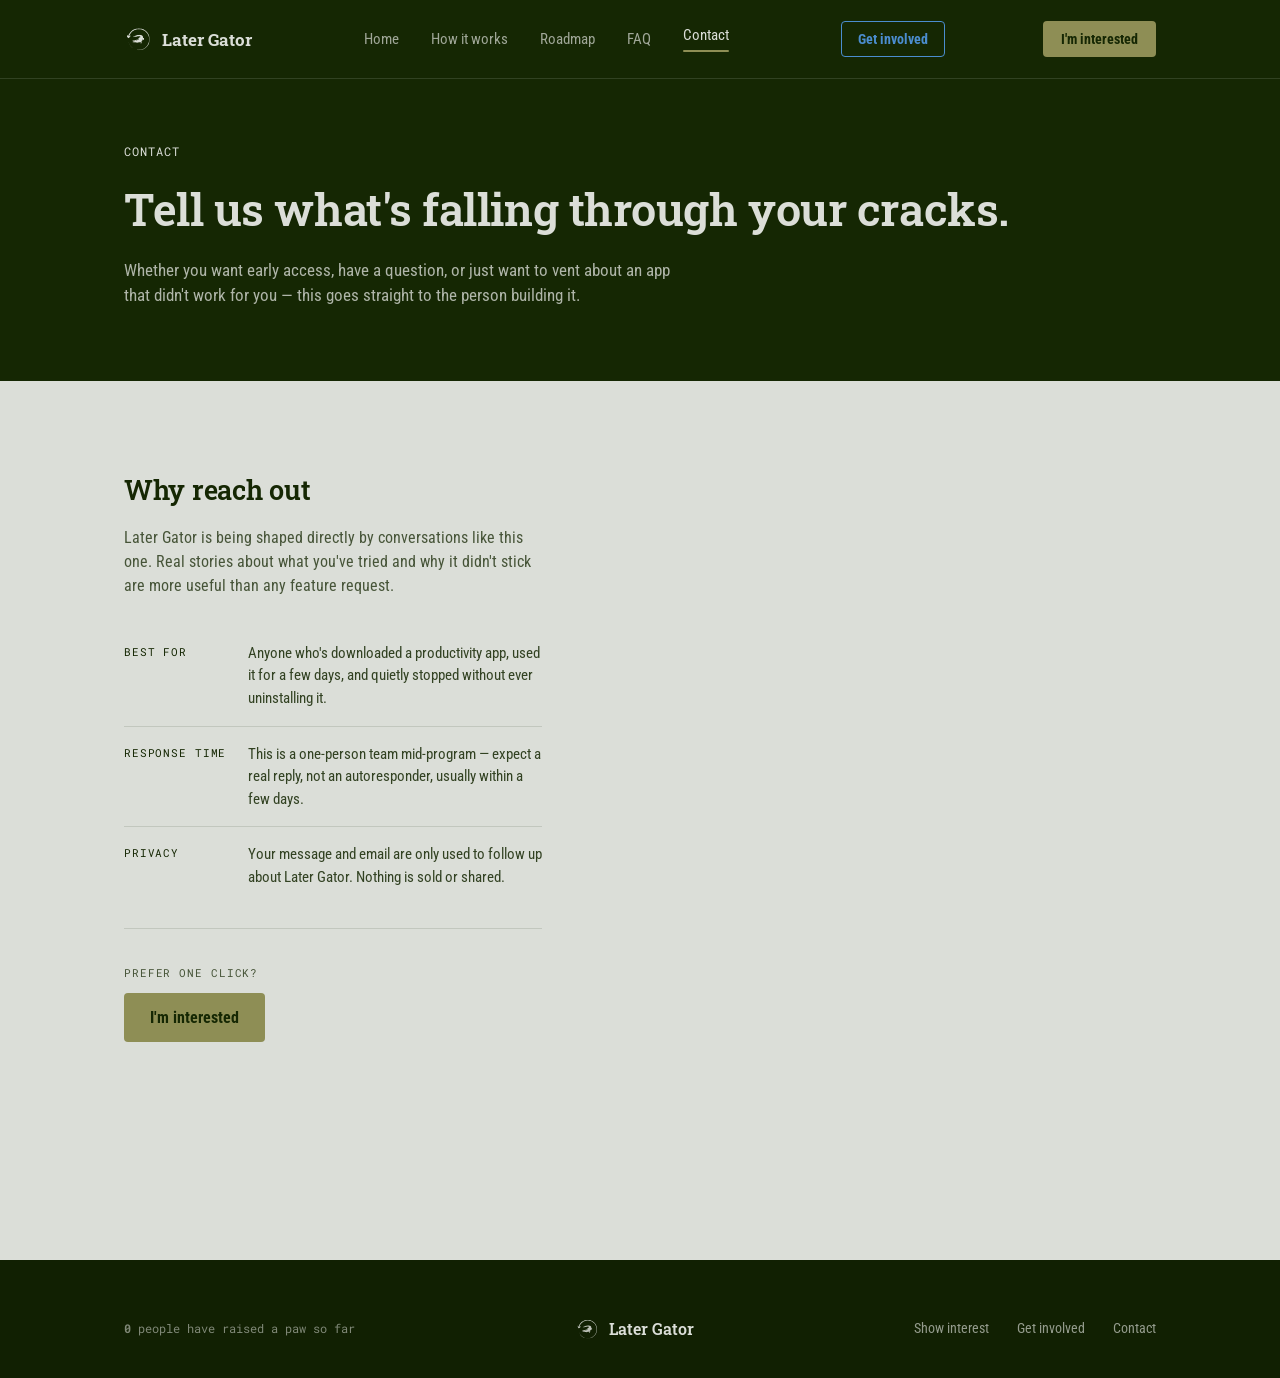
==== commit 55dbbf92: "Update generated HTML, styles, script, and logo assets Generated by build.py from src/ partials + pa" ====
--- a/contact.html
+++ b/contact.html
@@ -1,13 +1,19 @@
+<!-- GENERATED FILE — do not edit directly.
+     Source: src/partials/*.html + src/pages/page-contact.html
+     Edit those, then run `python build.py` to regenerate this file. -->
 <!DOCTYPE html>
 <html lang="en">
 <head>
 <meta charset="UTF-8" />
 <meta name="viewport" content="width=device-width, initial-scale=1.0" />
-<title>Later Gator — It won't let you forget</title>
+<title>Later Gator — follow up on anything</title>
+<link rel="icon" href="favicon.ico" sizes="any">
+<link rel="icon" type="image/svg+xml" href="assets/favicon.svg">
+<link rel="apple-touch-icon" href="apple-touch-icon.png">
 <script src="matomo.js"></script>
 <link rel="preconnect" href="https://fonts.googleapis.com">
 <link rel="preconnect" href="https://fonts.gstatic.com" crossorigin>
-<link href="https://fonts.googleapis.com/css2?family=Fraunces:opsz,wght@9..144,400;9..144,500;9..144,600;9..144,700&family=Public+Sans:wght@400;500;600;700&family=Space+Mono:wght@400;700&display=swap" rel="stylesheet">
+<link href="https://fonts.googleapis.com/css2?family=Roboto+Slab:wght@400;500;600;700&family=Roboto+Condensed:wght@400;500;600;700&family=Roboto+Mono:wght@400;700&display=swap" rel="stylesheet">
 <link rel="stylesheet" href="styles.css">
 </head>
 <body>
@@ -25,7 +31,7 @@
       <li><button onclick="location.href='faq.html'" data-nav="faq">FAQ</button></li>
       <li><button onclick="location.href='contact.html'" data-nav="contact">Contact</button></li>
     </ul>
-    <button class="nav-cta-secondary" onclick="window.open('https://opnform.com/forms/42d0b6ec-af07-47de-8e13-5fca2ed67805', '_blank')">Get involved</button>
+    <button class="nav-cta-secondary" onclick="location.href='roadmap.html#get-involved'">Get involved</button>
     <button class="nav-cta" onclick="openInterest('Top nav')">I'm interested</button>
     <button class="mobile-toggle" onclick="toggleMobileMenu()" aria-expanded="false" aria-controls="mobileMenu" aria-label="Toggle menu">☰</button>
   </div>
@@ -35,7 +41,7 @@
     <button onclick="location.href='roadmap.html'">Roadmap</button>
     <button onclick="location.href='faq.html'">FAQ</button>
     <button onclick="location.href='contact.html'">Contact</button>
-    <button onclick="window.open('https://opnform.com/forms/42d0b6ec-af07-47de-8e13-5fca2ed67805', '_blank')">Get involved</button>
+    <button onclick="location.href='roadmap.html#get-involved'">Get involved</button>
   </div>
 </nav>
 
@@ -83,26 +89,21 @@
 
 </div>
 
-
 <footer>
   <div class="wrap footer-inner">
+    <div>
+      <p class="interest-counter" id="footerCounter" aria-live="polite">Loading interest data…</p>
+    </div>
     <div>
       <div class="footer-brand">
         <svg viewBox="0 0 375 375" data-gator-icon="white" aria-hidden="true"></svg>
         Later Gator
       </div>
-      <p class="footer-note">A smoke-test prototype. Not yet available on the App Store.</p>
     </div>
     <div class="footer-links">
-      <button onclick="location.href='index.html'">Home</button>
-      <button onclick="location.href='how.html'">How it works</button>
-      <button onclick="location.href='roadmap.html'">Roadmap</button>
-      <button onclick="location.href='faq.html'">FAQ</button>
+      <button onclick="openInterest('Hero primary')">Show interest</button>
+      <button onclick="location.href='roadmap.html#get-involved'">Get involved</button>
       <button onclick="location.href='contact.html'">Contact</button>
-      <button onclick="window.open('https://opnform.com/forms/42d0b6ec-af07-47de-8e13-5fca2ed67805', '_blank')">Get involved</button>
-    </div>
-    <div>
-      <p class="interest-counter" id="footerCounter" aria-live="polite">Loading interest data…</p>
     </div>
   </div>
 </footer>
@@ -112,20 +113,20 @@
   <div class="modal-box">
     <button class="modal-close" onclick="closeInterest()" aria-label="Close">×</button>
     <div id="modalForm">
-      <span class="mono">Early access</span>
-      <h3 id="modalTitle">Want in when it's ready?</h3>
-      <p class="desc">Leave your email and we'll reach out personally &mdash; or just tap "Count me in" if you'd rather stay anonymous for now.</p>
+      <span class="mono">Show interest</span>
+      <h3 id="modalTitle">Want to be notified when it's ready?</h3>
+      <p class="desc">Leave your email and we'll reach out &mdash; or just tap "I'm interested" if you'd rather stay anonymous for now.</p>
       <label for="interestEmail" class="sr-only">Email address (optional)</label>
       <input type="email" id="interestEmail" placeholder="you@example.com (optional)" autocomplete="email">
       <div class="modal-actions">
         <button class="btn-primary" onclick="submitInterest()">Notify me</button>
-        <button class="modal-skip" onclick="submitInterest(true)">Count me in, skip email</button>
+        <button class="modal-skip" onclick="submitInterest(true)">I'm interested, skip email</button>
       </div>
     </div>
     <div class="modal-success" id="modalSuccess" style="display:none;">
       <svg viewBox="0 0 100 100" fill="none" xmlns="http://www.w3.org/2000/svg" aria-hidden="true">
-        <circle cx="50" cy="50" r="46" fill="#7A7A58"/>
-        <path d="M30 52l14 14 28-30" stroke="#1C2118" stroke-width="6" stroke-linecap="round" stroke-linejoin="round" fill="none"/>
+        <circle cx="50" cy="50" r="46" class="icon-fill-signal"/>
+        <path d="M30 52l14 14 28-30" class="icon-stroke-ink" stroke-width="6" stroke-linecap="round" stroke-linejoin="round" fill="none"/>
       </svg>
       <h3>You're on the list.</h3>
       <p>Thanks for the interest &mdash; we'll be in touch as soon as early access opens.</p>
--- a/styles.css
+++ b/styles.css
@@ -1,23 +1,19 @@
   :root {
-    --swamp: #1C2118;
-    --swamp-deep: #13160F;
-    --parchment: #F6F3EA;
-    --parchment-dim: #EEE9DA;
-    --ink: #23261D;
-    --signal: #7A7A58;
-    --signal-dim: #4A4A34;
-    --signal-light: #B8B68C;
-    --accent2: #587a7a;
-    --accent2-light: #8fb3b3;
+    --swamp: #152703;
+    --parchment: #DBDED8;
+    --signal-dark: #8E8E55;
+    --signal-light: #5C5C23;
+    --accent-dark: #4B8DCF;
+    --accent-light: #29649E;
     --heat-blue: #3B82C4;
     --heat-green: #4F9E5C;
     --heat-yellow: #D9A33D;
     --heat-orange: #D9722E;
     --heat-red: #C9453F;
     --heat-gray: #6B6B66;
-    --heat-black: #1C2118;
-    --line: rgba(247,242,231,0.14);
-    --line-dark: rgba(32,37,31,0.12);
+    --heat-black: #152703;
+    --line: rgba(219,222,216,0.14);
+    --line-dark: rgba(21,39,3,0.12);
     --radius: 4px;
   }
 
@@ -27,31 +23,48 @@
   body {
     margin: 0;
     background: var(--parchment);
-    color: var(--ink);
-    font-family: 'Public Sans', sans-serif;
+    color: var(--swamp);
+    font-family: 'Roboto Condensed', sans-serif;
     line-height: 1.5;
     -webkit-font-smoothing: antialiased;
   }
 
   h1, h2, h3, .display {
-    font-family: 'Fraunces', serif;
+    font-family: 'Roboto Slab', serif;
     font-weight: 600;
     letter-spacing: -0.01em;
     margin: 0;
   }
 
   .mono {
-    font-family: 'Space Mono', monospace;
+    font-family: 'Roboto Mono', monospace;
     text-transform: uppercase;
     letter-spacing: 0.08em;
   }
 
   a { color: inherit; }
 
+  /* Focus ring: pure black on light backgrounds, pure white on dark ones,
+     so it always has maximum contrast. Every focusable element in this site
+     currently sits on a light (parchment) background EXCEPT the nav and
+     other swamp-background regions, which override to white below. */
   :focus-visible {
-    outline: 3px solid var(--signal);
+    outline: 3px solid #000000;
     outline-offset: 2px;
     border-radius: 2px;
+  }
+  nav.topnav :focus-visible,
+  .mobile-menu :focus-visible,
+  .hero :focus-visible,
+  footer :focus-visible,
+  .origin-block :focus-visible,
+  .pillar-cell :focus-visible,
+  .cta-band :focus-visible,
+  .page-header :focus-visible,
+  .step-visual :focus-visible,
+  .feature-visual :focus-visible,
+  .heat-demo-wrap :focus-visible {
+    outline-color: #FFFFFF;
   }
 
   button { font-family: inherit; cursor: pointer; }
@@ -75,7 +88,7 @@
     padding: 0 24px;
   }
 
-  /* ---------- Nav ---------- */
+  /* ---------- Nav (dark background) ---------- */
   nav.topnav {
     position: sticky;
     top: 0;
@@ -102,7 +115,7 @@
     padding: 0;
     font-size: 1.05rem;
     font-weight: 700;
-    font-family: 'Fraunces', serif;
+    font-family: 'Roboto Slab', serif;
   }
   .brand svg { width: 28px; height: 28px; flex-shrink: 0; }
   .navlinks {
@@ -123,19 +136,19 @@
     border-radius: var(--radius);
     transition: opacity 0.15s, background 0.15s;
   }
-  .navlinks button:hover { opacity: 1; background: rgba(247,242,231,0.08); }
+  .navlinks button:hover { opacity: 1; background: rgba(219,222,216,0.08); }
   .navlinks button.current { opacity: 1; }
   .navlinks button.current::after {
     content: '';
     display: block;
     height: 2px;
-    background: var(--signal);
+    background: var(--signal-dark);
     margin-top: 6px;
     border-radius: 1px;
   }
   .nav-cta {
-    background: var(--signal);
-    color: var(--swamp-deep);
+    background: var(--signal-dark);
+    color: var(--swamp);
     font-weight: 700;
     padding: 10px 18px;
     border-radius: var(--radius);
@@ -144,20 +157,20 @@
     white-space: nowrap;
     transition: transform 0.15s, background 0.15s;
   }
-  .nav-cta:hover { background: #8F8F6C; transform: translateY(-1px); }
+  .nav-cta:hover { box-shadow: inset 0 0 0 1000px rgba(21,39,3,0.15); transform: translateY(-1px); }
 
   .nav-cta-secondary {
     background: transparent;
-    color: var(--parchment);
+    color: var(--accent-dark);
     font-weight: 700;
     padding: 9px 16px;
     border-radius: var(--radius);
-    border: 1px solid var(--line);
+    border: 1px solid var(--accent-dark);
     font-size: 0.88rem;
     white-space: nowrap;
     transition: border-color 0.15s, background 0.15s;
   }
-  .nav-cta-secondary:hover { border-color: rgba(247,242,231,0.4); background: rgba(247,242,231,0.06); }
+  .nav-cta-secondary:hover { background: rgba(75,141,207,0.12); }
 
   @media (max-width: 860px) {
     .nav-cta-secondary { display: none; }
@@ -196,9 +209,10 @@
   }
   .mobile-menu button:last-child { border-bottom: none; }
 
-  /* ---------- Footer ---------- */
+  /* ---------- Footer (dark background) ---------- */
   footer {
-    background: var(--swamp-deep);
+    background: var(--swamp);
+    box-shadow: inset 0 0 0 1000px rgba(0,0,0,0.18);
     color: var(--parchment);
     padding: 48px 0 28px;
     margin-top: 96px;
@@ -208,14 +222,14 @@
     justify-content: space-between;
     flex-wrap: wrap;
     gap: 24px;
-    align-items: flex-start;
-  }
-  .footer-brand { display: flex; align-items: center; gap: 10px; font-family: 'Fraunces', serif; font-weight: 600; }
+    align-items: center;
+  }
+  .footer-brand { display: flex; align-items: center; gap: 10px; font-family: 'Roboto Slab', serif; font-weight: 600; margin: 0; }
   .footer-brand svg { width: 24px; height: 24px; opacity: 0.85; }
-  .footer-links { display: flex; gap: 28px; flex-wrap: wrap; }
+  .footer-links { display: flex; gap: 28px; flex-wrap: wrap; align-items: center; }
   .footer-links button {
     background: none; border: none; color: var(--parchment); opacity: 0.65;
-    font-size: 0.9rem; padding: 0;
+    font-size: 0.9rem; padding: 0; line-height: 1;
   }
   .footer-links button:hover { opacity: 1; }
   .footer-note { opacity: 0.45; font-size: 0.78rem; margin-top: 32px; }
@@ -241,15 +255,15 @@
     display: inline-flex;
     align-items: center;
     gap: 8px;
-    color: var(--signal-light);
+    color: var(--accent-dark);
     font-size: 0.74rem;
     margin-bottom: 20px;
   }
   .eyebrow::before {
     content: '';
     width: 6px; height: 6px; border-radius: 50%;
-    background: var(--signal);
-    box-shadow: 0 0 0 4px rgba(122,122,88,0.22);
+    background: var(--accent-dark);
+    box-shadow: 0 0 0 4px rgba(75,141,207,0.22);
   }
   .hero h1 {
     font-size: clamp(2.4rem, 5vw, 3.6rem);
@@ -258,7 +272,7 @@
   }
   .hero h1 em {
     font-style: normal;
-    color: var(--signal);
+    color: var(--signal-dark);
   }
   .hero p.lede {
     font-size: 1.12rem;
@@ -272,9 +286,14 @@
     margin-top: 34px;
     flex-wrap: wrap;
   }
+
+  /* Primary button: filled, used for the main action in a given context.
+     Text color flips between swamp/parchment depending on which background
+     variant is active, since neither text color has acceptable contrast
+     against BOTH button fill colors (see audit notes in Branding kit). */
   .btn-primary {
-    background: var(--signal);
-    color: var(--swamp-deep);
+    background: var(--signal-dark);
+    color: var(--swamp);
     border: none;
     font-weight: 700;
     padding: 15px 26px;
@@ -282,21 +301,27 @@
     font-size: 0.98rem;
     transition: transform 0.15s, background 0.15s;
   }
-  .btn-primary:hover { background: #8F8F6C; transform: translateY(-1px); }
+  .btn-primary:hover { box-shadow: inset 0 0 0 1000px rgba(21,39,3,0.15); transform: translateY(-1px); }
+
+  /* Secondary button: outlined, transparent fill, accent-colored border/text.
+     Every current usage of .btn-ghost sits on a dark (swamp) background, so
+     it defaults to the dark-bg accent. */
   .btn-ghost {
     background: transparent;
-    border: 1px solid var(--line);
-    color: var(--parchment);
+    border: 1px solid var(--accent-dark);
+    color: var(--accent-dark);
     padding: 15px 26px;
     border-radius: var(--radius);
     font-size: 0.98rem;
+    font-weight: 700;
     transition: border-color 0.15s, background 0.15s;
   }
-  .btn-ghost:hover { border-color: rgba(247,242,231,0.4); background: rgba(247,242,231,0.05); }
-
-  /* Heat demo card — the signature element */
+  .btn-ghost:hover { background: rgba(75,141,207,0.12); }
+
+  /* Heat demo card — the signature element (dark background) */
   .heat-demo-wrap {
-    background: var(--swamp-deep);
+    background: var(--swamp);
+    box-shadow: inset 0 0 0 1000px rgba(0,0,0,0.18);
     border: 1px solid var(--line);
     border-radius: 10px;
     padding: 26px;
@@ -329,19 +354,19 @@
     margin-top: 4px;
   }
   .demo-title {
-    font-family: 'Fraunces', serif;
+    font-family: 'Roboto Slab', serif;
     font-weight: 600;
     font-size: 1.05rem;
     transition: color 1.1s ease;
   }
   .demo-timer {
-    font-family: 'Space Mono', monospace;
+    font-family: 'Roboto Mono', monospace;
     font-size: 0.82rem;
     transition: color 1.1s ease;
     white-space: nowrap;
   }
   .demo-status {
-    font-family: 'Space Mono', monospace;
+    font-family: 'Roboto Mono', monospace;
     font-size: 0.68rem;
     letter-spacing: 0.08em;
     text-transform: uppercase;
@@ -358,16 +383,16 @@
   /* ---------- shared section styles ---------- */
   section { padding: 88px 0; }
   .section-light { background: var(--parchment); }
-  .section-dim { background: var(--parchment-dim); }
+  .section-dim { background: var(--parchment); box-shadow: inset 0 0 0 1000px rgba(21,39,3,0.04); }
   .section-head {
     max-width: 620px;
     margin-bottom: 56px;
   }
-  .section-head .mono { color: var(--signal-dim); font-size: 0.74rem; margin-bottom: 14px; display: block; }
+  .section-head .mono { color: var(--swamp); font-size: 0.74rem; margin-bottom: 14px; display: block; }
   .section-head h2 { font-size: clamp(1.8rem, 3.4vw, 2.4rem); }
   .section-head p { margin-top: 14px; opacity: 0.72; font-size: 1.04rem; }
 
-  /* ---------- Problem strip ---------- */
+  /* ---------- Problem strip (light background) ---------- */
   .problem-grid {
     display: grid;
     grid-template-columns: repeat(3, 1fr);
@@ -380,7 +405,7 @@
     background: var(--parchment);
     padding: 32px 28px;
   }
-  .problem-cell .mono { font-size: 0.68rem; color: var(--signal-dim); }
+  .problem-cell .mono { font-size: 0.68rem; color: var(--swamp); }
   .problem-cell p { margin-top: 10px; font-size: 0.98rem; opacity: 0.85; }
 
   /* ---------- Feature rows ---------- */
@@ -398,7 +423,7 @@
     .feature-row, .feature-row:nth-child(even) .feature-visual { grid-template-columns: 1fr; order: 0; }
     .feature-row { grid-template-columns: 1fr; }
   }
-  .feature-tag { font-size: 0.7rem; color: var(--signal-dim); margin-bottom: 12px; display: block; }
+  .feature-tag { font-size: 0.7rem; color: var(--swamp); margin-bottom: 12px; display: block; }
   .feature-row h3 { font-size: 1.5rem; margin-bottom: 12px; }
   .feature-row p { opacity: 0.75; font-size: 1rem; }
   .feature-visual {
@@ -411,7 +436,7 @@
     justify-content: center;
   }
 
-  /* ---------- Quote / origin ---------- */
+  /* ---------- Quote / origin (dark background) ---------- */
   .origin-block {
     background: var(--swamp);
     color: var(--parchment);
@@ -425,7 +450,7 @@
   @media (max-width: 700px) { .origin-block { grid-template-columns: 1fr; padding: 32px; } }
   .origin-icon svg { width: 64px; height: 64px; }
   .origin-block p.quote {
-    font-family: 'Fraunces', serif;
+    font-family: 'Roboto Slab', serif;
     font-size: 1.3rem;
     font-weight: 500;
     line-height: 1.4;
@@ -451,23 +476,23 @@
   }
   .layer-row:last-child { border-bottom: none; }
   .layer-num {
-    font-family: 'Space Mono', monospace;
+    font-family: 'Roboto Mono', monospace;
     font-size: 0.78rem;
-    color: var(--signal-dim);
+    color: var(--swamp);
     padding-top: 4px;
   }
   .layer-row h3 { font-size: 1.25rem; margin-bottom: 8px; }
   .layer-row p { opacity: 0.75; font-size: 0.98rem; }
   .layer-row .layer-tag {
     display: inline-block;
-    font-family: 'Space Mono', monospace;
+    font-family: 'Roboto Mono', monospace;
     font-size: 0.62rem;
     text-transform: uppercase;
     letter-spacing: 0.05em;
     padding: 3px 9px;
     border-radius: 3px;
-    background: rgba(122,122,88,0.12);
-    color: var(--signal-dim);
+    background: rgba(92,92,35,0.12);
+    color: var(--swamp);
     margin-bottom: 10px;
   }
 
@@ -484,20 +509,20 @@
     color: var(--parchment);
     padding: 32px 28px;
   }
-  .pillar-cell .mono { font-size: 0.68rem; color: var(--signal-light); }
+  .pillar-cell .mono { font-size: 0.68rem; color: var(--parchment); }
   .pillar-cell p { margin-top: 10px; font-size: 0.96rem; opacity: 0.82; }
 
-  /* ---------- Final CTA band ---------- */
+  /* ---------- Final CTA band (dark background) ---------- */
   .cta-band {
-    background: var(--swamp-deep);
+    background: var(--swamp);
+    box-shadow: inset 0 0 0 1000px rgba(0,0,0,0.18);
     color: var(--parchment);
     text-align: center;
     padding: 72px 0;
   }
-  .cta-band h2 { font-size: clamp(1.8rem, 3.6vw, 2.6rem); color: var(--signal-light); }
+  .cta-band h2 { font-size: clamp(1.8rem, 3.6vw, 2.6rem); color: var(--parchment); }
   .cta-band p { margin-top: 14px; font-size: 1.05rem; opacity: 0.85; }
-  .cta-band .btn-primary { background: var(--signal); color: var(--swamp-deep); margin-top: 28px; }
-  .cta-band .btn-primary:hover { background: #8F8F6C; }
+  .cta-band .btn-primary { margin-top: 28px; }
 
   /* ================= HOW IT WORKS ================= */
   .page-header {
@@ -505,7 +530,7 @@
     color: var(--parchment);
     padding: 64px 0 56px;
   }
-  .page-header .mono { color: var(--signal-light); font-size: 0.74rem; margin-bottom: 14px; display: block; }
+  .page-header .mono { color: var(--parchment); font-size: 0.74rem; margin-bottom: 14px; display: block; }
   .page-header h1 { font-size: clamp(2rem, 4vw, 2.8rem); }
   .page-header p { margin-top: 16px; opacity: 0.78; max-width: 560px; font-size: 1.05rem; }
 
@@ -524,9 +549,9 @@
     .step-visual { grid-column: 1 / -1; order: 3; margin-top: 8px; }
   }
   .step-num {
-    font-family: 'Space Mono', monospace;
+    font-family: 'Roboto Mono', monospace;
     font-size: 0.85rem;
-    color: var(--signal-dim);
+    color: var(--swamp);
     padding-top: 4px;
   }
   .step-text h3 { font-size: 1.3rem; margin-bottom: 10px; }
@@ -561,12 +586,15 @@
     font-size: 0.86rem;
   }
   .esc-dot { width: 9px; height: 9px; border-radius: 50%; flex-shrink: 0; }
-  .esc-bar { flex: 1; height: 6px; border-radius: 3px; background: rgba(247,242,231,0.1); position: relative; overflow: hidden; }
+  .esc-bar { flex: 1; height: 6px; border-radius: 3px; background: rgba(219,222,216,0.1); position: relative; overflow: hidden; }
   .esc-bar span { position: absolute; inset: 0; border-radius: 3px; }
 
   /* ================= ROADMAP ================= */
 
-  /* Get Involved section */
+  /* Get Involved section — cards sit on a light (parchment) background, so
+     .involved-action uses the light-bg signal/accent pair directly (it has
+     its own class, separate from .btn-primary/.btn-ghost which are only
+     ever used on dark backgrounds elsewhere on the site). */
   .involved-grid {
     display: grid;
     grid-template-columns: repeat(3, 1fr);
@@ -583,17 +611,17 @@
     gap: 14px;
   }
   .involved-card .involved-num {
-    font-family: 'Space Mono', monospace;
+    font-family: 'Roboto Mono', monospace;
     font-size: 0.7rem;
-    color: var(--signal-dim);
+    color: var(--swamp);
   }
   .involved-card h3 { font-size: 1.15rem; }
   .involved-card p { font-size: 0.92rem; opacity: 0.75; flex-grow: 1; }
   .involved-card .involved-action {
     margin-top: 4px;
     align-self: flex-start;
-    background: var(--signal);
-    color: var(--swamp-deep);
+    background: var(--signal-light);
+    color: var(--parchment);
     border: none;
     font-weight: 700;
     padding: 11px 20px;
@@ -601,13 +629,13 @@
     font-size: 0.88rem;
     transition: background 0.15s;
   }
-  .involved-card .involved-action:hover { background: #8F8F6C; }
+  .involved-card .involved-action:hover { box-shadow: inset 0 0 0 1000px rgba(255,255,255,0.08); }
   .involved-card .involved-action.secondary {
     background: transparent;
-    border: 1px solid var(--line-dark);
-    color: var(--ink);
-  }
-  .involved-card .involved-action.secondary:hover { background: var(--parchment-dim); }
+    border: 1px solid var(--accent-light);
+    color: var(--accent-light);
+  }
+  .involved-card .involved-action.secondary:hover { background: rgba(41,100,158,0.1); }
 
   /* Status tier sections */
   .tier-section { margin-bottom: 64px; }
@@ -626,12 +654,12 @@
   .theme-group:last-child { margin-bottom: 0; }
   .theme-label {
     font-size: 0.68rem;
-    color: var(--signal-dim);
+    color: var(--swamp);
     margin-bottom: 14px;
     display: block;
   }
 
-  /* Feature card with info-icon expand + 4-way vote */
+  /* Feature card with info-icon expand + 4-way vote (light background) */
   .feature-card {
     border: 1px solid var(--line-dark);
     border-radius: 10px;
@@ -655,27 +683,27 @@
     text-align: left;
     cursor: pointer;
     padding: 0;
-    font-family: 'Fraunces', serif;
+    font-family: 'Roboto Slab', serif;
     font-weight: 600;
     font-size: 1rem;
-    color: var(--ink);
-  }
-  .feature-card-title:hover { color: var(--signal-dim); }
+    color: var(--swamp);
+  }
+  .feature-card-title:hover { color: var(--swamp); }
   .info-icon {
     flex-shrink: 0;
     width: 18px;
     height: 18px;
     border-radius: 50%;
-    border: 1.5px solid var(--signal-dim);
-    color: var(--signal-dim);
-    font-family: 'Space Mono', monospace;
+    border: 1.5px solid var(--swamp);
+    color: var(--swamp);
+    font-family: 'Roboto Mono', monospace;
     font-size: 0.66rem;
     display: flex;
     align-items: center;
     justify-content: center;
     transition: background 0.15s, color 0.15s;
   }
-  .feature-card.open .info-icon { background: var(--signal-dim); color: var(--parchment); }
+  .feature-card.open .info-icon { background: var(--swamp); color: var(--parchment); }
   .feature-card-desc {
     max-height: 0;
     overflow: hidden;
@@ -701,7 +729,7 @@
     border-right: 1px solid var(--line-dark);
     padding: 11px 6px;
     font-size: 0.74rem;
-    color: var(--ink);
+    color: var(--swamp);
     opacity: 0.55;
     display: flex;
     flex-direction: column;
@@ -712,14 +740,15 @@
   .vote-seg-btn:last-child { border-right: none; }
   .vote-seg-btn .vote-seg-icon { font-size: 0.95rem; }
   .vote-seg-btn .vote-seg-count {
-    font-family: 'Space Mono', monospace;
+    font-family: 'Roboto Mono', monospace;
     font-size: 0.62rem;
     opacity: 0.6;
   }
-  .vote-seg-btn:hover { background: var(--parchment-dim); opacity: 0.85; }
+  .vote-seg-btn:hover { background: var(--parchment); box-shadow: inset 0 0 0 1000px rgba(21,39,3,0.04); opacity: 0.85; }
   .vote-seg-btn.selected {
     opacity: 1;
-    background: rgba(122,122,88,0.14);
+    background: rgba(41,100,158,0.14);
+    color: var(--swamp);
   }
   .vote-seg-btn.selected.love { background: rgba(201,69,63,0.14); color: #a0382f; }
   .vote-seg-btn.selected.like { background: rgba(79,158,92,0.16); color: #3a7344; }
@@ -746,17 +775,18 @@
     border-top: 1px solid var(--line-dark);
   }
   .contact-fact:first-of-type { border-top: none; }
-  .contact-fact .mono { font-size: 0.68rem; color: var(--signal-dim); min-width: 110px; padding-top: 2px; }
+  .contact-fact .mono { font-size: 0.68rem; color: var(--swamp); min-width: 110px; padding-top: 2px; }
   .contact-fact p { margin: 0; opacity: 0.85; font-size: 0.94rem; }
 
   .embed-slot {
-    border: 1.5px dashed rgba(32,37,31,0.28);
+    border: 1.5px dashed rgba(21,39,3,0.28);
     border-radius: 10px;
-    background: var(--parchment-dim);
+    background: var(--parchment);
+    box-shadow: inset 0 0 0 1000px rgba(21,39,3,0.04);
     padding: 40px 28px;
     text-align: center;
   }
-  .embed-slot .mono { font-size: 0.7rem; color: var(--signal-dim); display: block; margin-bottom: 10px; }
+  .embed-slot .mono { font-size: 0.7rem; color: var(--swamp); display: block; margin-bottom: 10px; }
   .embed-slot p { opacity: 0.6; font-size: 0.88rem; max-width: 420px; margin: 0 auto; }
   .embed-slot code {
     display: block;
@@ -765,7 +795,7 @@
     color: var(--parchment);
     padding: 14px 16px;
     border-radius: 6px;
-    font-family: 'Space Mono', monospace;
+    font-family: 'Roboto Mono', monospace;
     font-size: 0.78rem;
     text-align: left;
     overflow-x: auto;
@@ -777,7 +807,7 @@
     border-top: 1px solid var(--line-dark);
     padding-top: 24px;
   }
-  .quick-interest p.mono { font-size: 0.7rem; color: var(--signal-dim); margin-bottom: 12px; }
+  .quick-interest p.mono { font-size: 0.7rem; color: var(--swamp); margin-bottom: 12px; }
 
   /* ================= FAQ ================= */
   .faq-list {
@@ -800,12 +830,12 @@
     text-align: left;
     padding: 22px 4px;
     cursor: pointer;
-    font-family: 'Fraunces', serif;
+    font-family: 'Roboto Slab', serif;
     font-weight: 600;
     font-size: 1.08rem;
-    color: var(--ink);
-  }
-  .faq-question:hover { color: var(--signal-dim); }
+    color: var(--swamp);
+  }
+  .faq-question:hover { color: var(--swamp); }
   .faq-question-label {
     display: flex;
     flex-direction: column;
@@ -821,7 +851,7 @@
   .faq-icon::before, .faq-icon::after {
     content: '';
     position: absolute;
-    background: var(--signal-dim);
+    background: var(--swamp);
     transition: transform 0.2s ease;
   }
   .faq-icon::before {
@@ -849,25 +879,25 @@
   .faq-answer-inner p + p { margin-top: 12px; }
   .faq-tag {
     display: inline-block;
-    font-family: 'Space Mono', monospace;
+    font-family: 'Roboto Mono', monospace;
     font-size: 0.62rem;
     text-transform: uppercase;
     letter-spacing: 0.06em;
     padding: 3px 8px;
     border-radius: 3px;
-    background: rgba(122,122,88,0.12);
-    color: var(--signal-dim);
+    background: rgba(92,92,35,0.12);
+    color: var(--swamp);
   }
   .faq-tag.undecided {
     background: rgba(217,114,46,0.12);
     color: #a0541e;
   }
 
-  /* ================= Interest Modal ================= */
+  /* ================= Interest Modal (light background) ================= */
   .modal-overlay {
     position: fixed;
     inset: 0;
-    background: rgba(16,25,22,0.6);
+    background: rgba(21,39,3,0.6);
     display: none;
     align-items: center;
     justify-content: center;
@@ -894,7 +924,7 @@
     padding: 6px;
   }
   .modal-close:hover { opacity: 1; }
-  .modal-box .mono { font-size: 0.7rem; color: var(--signal-dim); display: block; margin-bottom: 10px; }
+  .modal-box .mono { font-size: 0.7rem; color: var(--swamp); display: block; margin-bottom: 10px; }
   .modal-box h3 { font-size: 1.4rem; margin-bottom: 10px; }
   .modal-box p.desc { opacity: 0.7; font-size: 0.94rem; margin-bottom: 22px; }
   .modal-box input[type="email"] {
@@ -907,7 +937,7 @@
     background: white;
     margin-bottom: 14px;
   }
-  .modal-box input[type="email"]:focus { border-color: var(--signal); }
+  .modal-box input[type="email"]:focus { border-color: var(--accent-light); }
   .modal-actions { display: flex; gap: 10px; flex-wrap: wrap; }
   .modal-skip {
     background: none;
@@ -926,13 +956,13 @@
   .modal-success h3 { margin-bottom: 8px; }
   .modal-success p { opacity: 0.7; font-size: 0.92rem; }
 
-  /* live counter badge, shown in footer */
+  /* live counter badge, shown in footer (dark background) */
   .interest-counter {
-    font-family: 'Space Mono', monospace;
+    font-family: 'Roboto Mono', monospace;
     font-size: 0.74rem;
     opacity: 0.55;
   }
-  .interest-counter strong { color: var(--signal-light); opacity: 1; }
+  .interest-counter strong { color: var(--parchment); opacity: 1; }
 
   .sr-only {
     position: absolute;
@@ -940,3 +970,16 @@
     overflow: hidden;
     clip: rect(0 0 0 0);
   }
+
+  /* ---------- Color utility classes (no inline hex/var color values in HTML) ---------- */
+  .icon-fill-signal { fill: var(--signal-dark); }
+  .icon-stroke-ink { stroke: var(--swamp); }
+  .icon-fill-parchment { fill: var(--parchment); }
+  .icon-fill-parchment-faint { fill: var(--parchment); fill-opacity: 0.08; }
+  .icon-fill-parchment-soft { fill: var(--parchment); fill-opacity: 0.3; }
+  .icon-stroke-parchment-soft { stroke: var(--parchment); stroke-opacity: 0.3; }
+  .icon-stroke-parchment-mid { stroke: var(--parchment); stroke-opacity: 0.4; }
+
+  .text-parchment { color: var(--parchment); }
+  .text-parchment-faint { color: var(--parchment); opacity: 0.5; }
+  .text-parchment-dim { color: var(--parchment); opacity: 0.78; }
